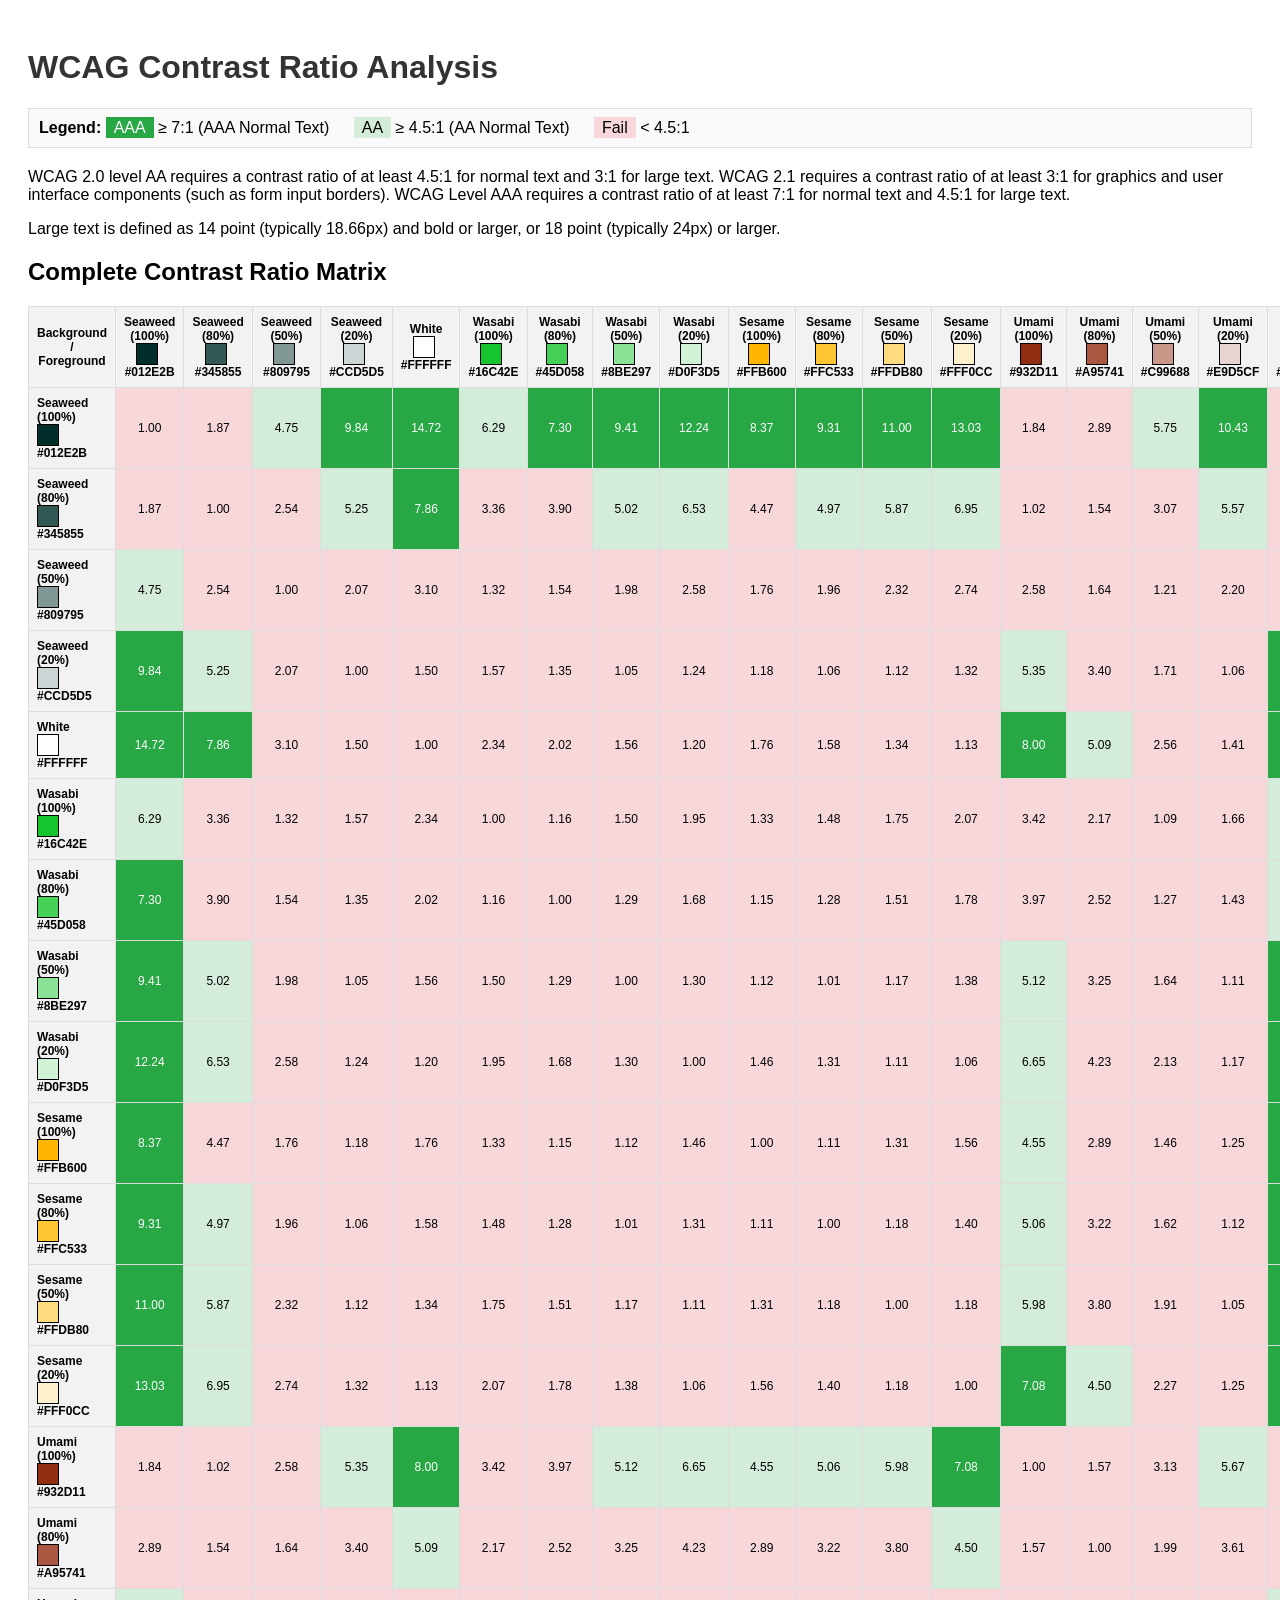
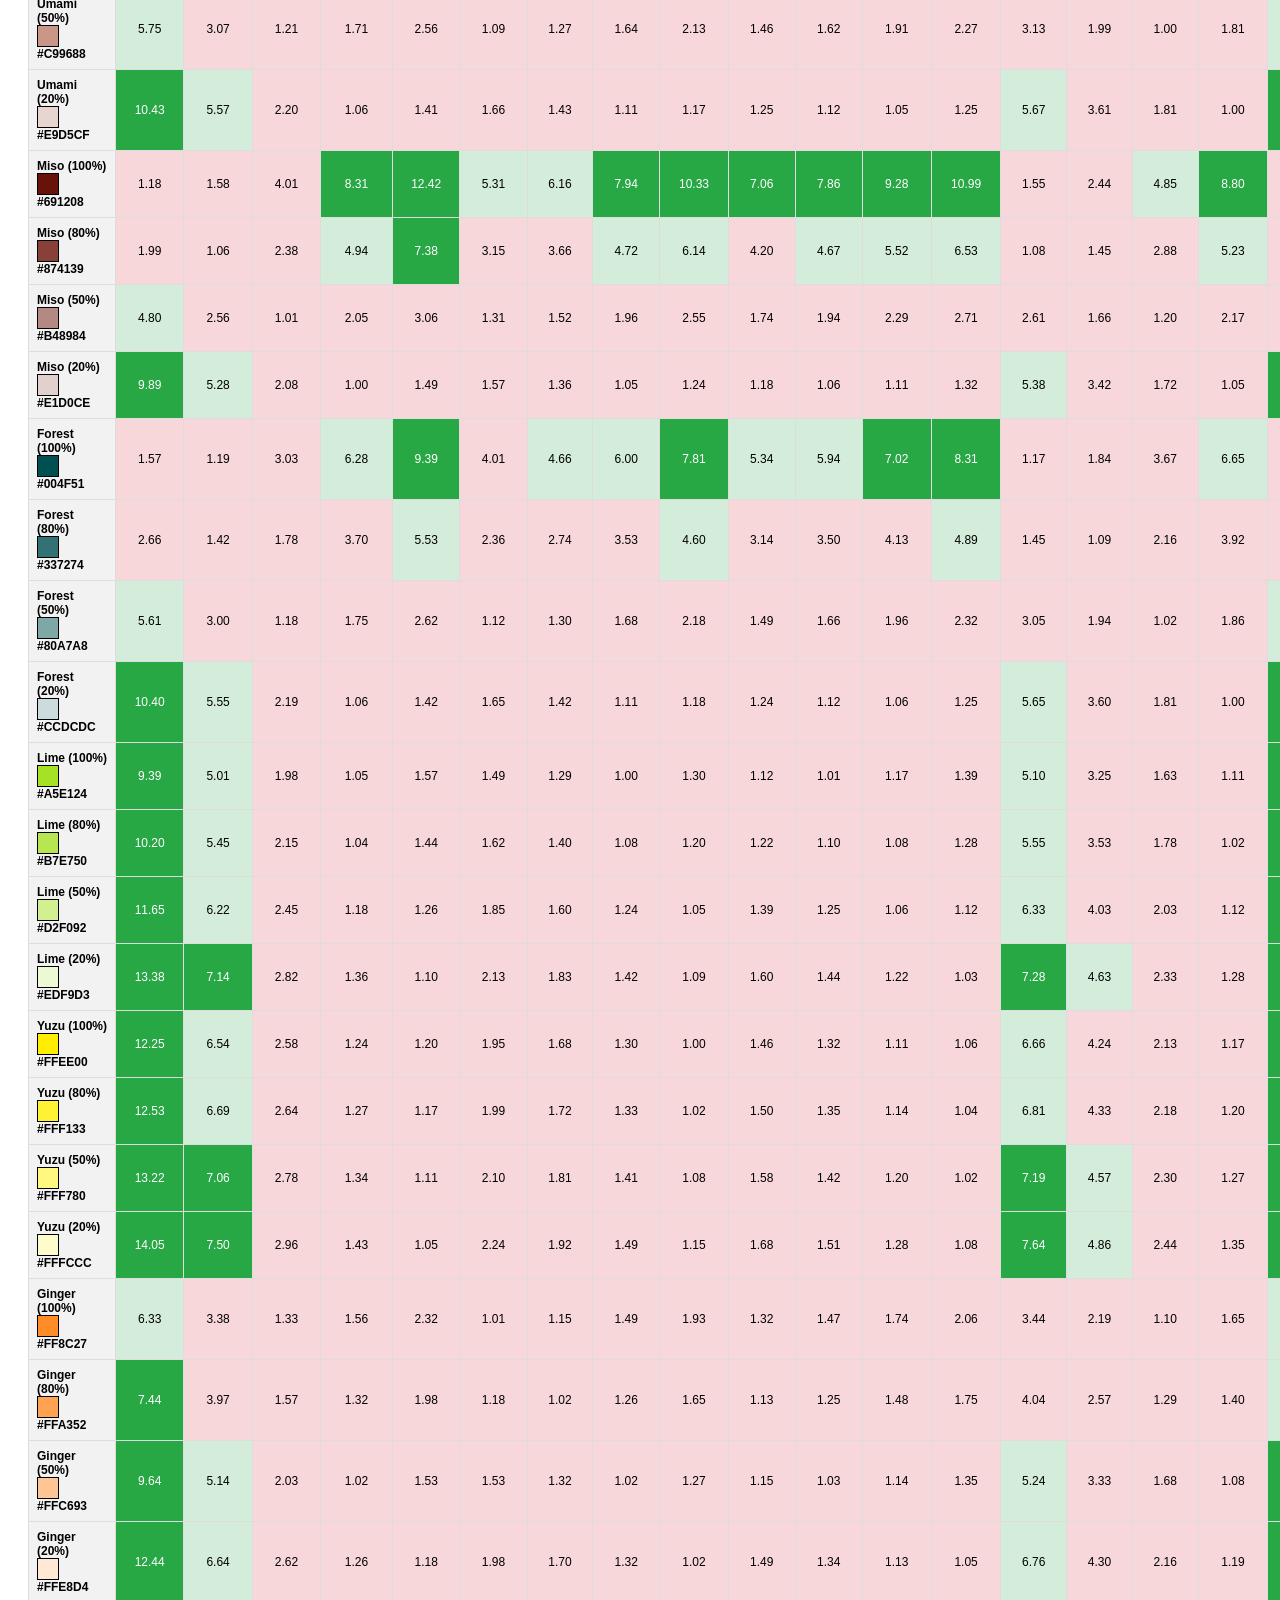
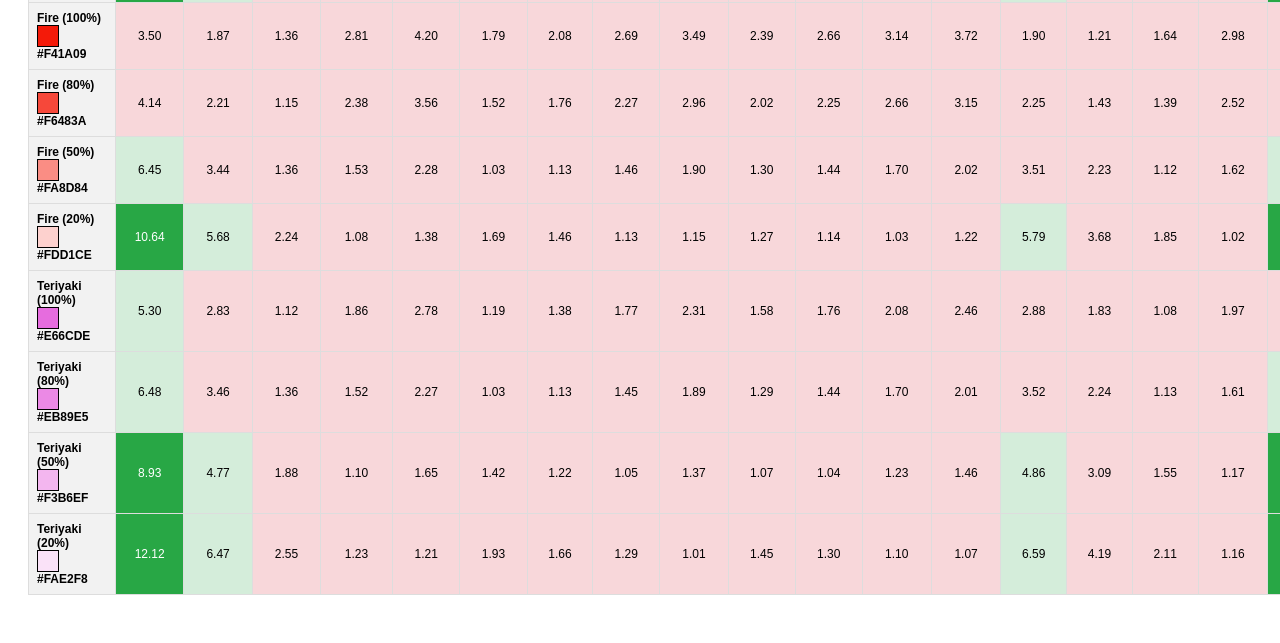
==== index.html @ 956f6487 "Update filenames" ====
<!DOCTYPE html>
<html lang="en">

<head>
  <meta charset="UTF-8">
  <meta name="viewport" content="width=device-width, initial-scale=1.0">
  <title>WCAG Contrast Ratio Table</title>
  <style>
    body {
      font-family: Arial, sans-serif;
      padding: 20px;
      max-width: 100%;
      overflow-x: auto;
    }

    h1 {
      color: #333;
    }

    table {
      border-collapse: collapse;
      margin: 20px 0;
      font-size: 12px;
      width: 100%;
    }

    th,
    td {
      border: 1px solid #ddd;
      padding: 8px;
      text-align: center;
    }

    th {
      background-color: #f2f2f2;
      font-weight: bold;
      position: sticky;
      top: 0;
    }

    .header-col {
      background-color: #f2f2f2;
      font-weight: bold;
      text-align: left;
      position: sticky;
      left: 0;
      z-index: 10;
    }

    .pass-aa {
      background-color: #d4edda;
    }

    .pass-aaa {
      background-color: #28a745;
      color: white;
    }

    .fail {
      background-color: #f8d7da;
    }

    .color-swatch {
      display: inline-block;
      width: 20px;
      height: 20px;
      border: 1px solid #000;
      vertical-align: middle;
      margin-right: 5px;
    }

    .legend {
      margin: 20px 0;
      padding: 10px;
      background-color: #f9f9f9;
      border: 1px solid #ddd;
    }

    .legend-item {
      display: inline-block;
      margin-right: 20px;
    }
  </style>
</head>

<body>
  <h1>WCAG Contrast Ratio Analysis</h1>

  <div class="legend">
    <strong>Legend:</strong>
    <div class="legend-item"><span style="background: #28a745; color: white; padding: 2px 8px;">AAA</span> ≥ 7:1 (AAA
      Normal Text)</div>
    <div class="legend-item"><span style="background: #d4edda; padding: 2px 8px;">AA</span> ≥ 4.5:1 (AA Normal Text)
    </div>
    <div class="legend-item"><span style="background: #f8d7da; padding: 2px 8px;">Fail</span> &lt; 4.5:1</div>
  </div>
  <div>
    <p>WCAG 2.0 level AA requires a contrast ratio of at least 4.5:1 for normal text and 3:1 for large text. WCAG 2.1
      requires
      a contrast ratio of at least 3:1 for graphics and user interface components (such as form input borders). WCAG
      Level AAA
      requires a contrast ratio of at least 7:1 for normal text and 4.5:1 for large text.</p>
    <p>Large text is defined as 14 point (typically 18.66px) and bold or larger, or 18 point (typically 24px) or larger.
    </p>
  </div>
  <div id="tables"></div>

  <script>
    const brandColors = {
      'Seaweed': '012E2B',
      'White': 'FFFFFF',
      'Wasabi': '16C42E',
      'Sesame': 'FFB600',
      'Umami': '932D11',
      'Miso': '691208',
      'Forest': '004F51',
      'Lime': 'A5E124',
      'Yuzu': 'FFEE00',
      'Ginger': 'FF8C27',
      'Fire': 'F41A09',
      'Teriyaki': 'E66CDE'
    };

    function hexToRgb(hex) {
      hex = hex.replace('#', '');
      if (hex.length === 3) {
        hex = hex.split('').map(c => c + c).join('');
      }
      const r = parseInt(hex.substr(0, 2), 16);
      const g = parseInt(hex.substr(2, 2), 16);
      const b = parseInt(hex.substr(4, 2), 16);
      return { r, g, b };
    }

    function rgbToHex(r, g, b) {
      return ((1 << 24) + (r << 16) + (g << 8) + b).toString(16).slice(1).toUpperCase();
    }

    function getTint(hex, percentage) {
      const rgb = hexToRgb(hex);
      const r = Math.round(rgb.r + (255 - rgb.r) * (percentage / 100));
      const g = Math.round(rgb.g + (255 - rgb.g) * (percentage / 100));
      const b = Math.round(rgb.b + (255 - rgb.b) * (percentage / 100));
      return rgbToHex(r, g, b);
    }

    function getLuminance(hex) {
      const rgb = hexToRgb(hex);
      const [r, g, b] = [rgb.r, rgb.g, rgb.b].map(val => {
        val = val / 255;
        return val <= 0.03928 ? val / 12.92 : Math.pow((val + 0.055) / 1.055, 2.4);
      });
      return 0.2126 * r + 0.7152 * g + 0.0722 * b;
    }

    function getContrastRatio(hex1, hex2) {
      const lum1 = getLuminance(hex1);
      const lum2 = getLuminance(hex2);
      const lighter = Math.max(lum1, lum2);
      const darker = Math.min(lum1, lum2);
      return (lighter + 0.05) / (darker + 0.05);
    }

    function getContrastClass(ratio) {
      if (ratio >= 7) return 'pass-aaa';
      if (ratio >= 4.5) return 'pass-aa';
      return 'fail';
    }

    function createColorVariations() {
      const variations = {};

      for (const [name, hex] of Object.entries(brandColors)) {
        const normalizedHex = hex.toUpperCase().replace('#', '');

        // Only show 100% for pure white
        if (normalizedHex === 'FFFFFF') {
          variations[name] = hex;
        } else {
          variations[`${name} (100%)`] = hex;
          variations[`${name} (80%)`] = getTint(hex, 20);
          variations[`${name} (50%)`] = getTint(hex, 50);
          variations[`${name} (20%)`] = getTint(hex, 80);
        }
      }

      return variations;
    }

    function createContrastTable() {
      const allColors = createColorVariations();
      const colorNames = Object.keys(allColors);

      let html = '<h2>Complete Contrast Ratio Matrix</h2>';
      html += '<table>';
      html += '<tr><th>Background / Foreground</th>';

      for (const name of colorNames) {
        html += `<th>${name}<br><span class="color-swatch" style="background: #${allColors[name]}"></span>#${allColors[name]}</th>`;
      }
      html += '</tr>';

      for (const bgName of colorNames) {
        html += '<tr>';
        html += `<td class="header-col">${bgName}<br><span class="color-swatch" style="background: #${allColors[bgName]}"></span>#${allColors[bgName]}</td>`;

        for (const fgName of colorNames) {
          const ratio = getContrastRatio(allColors[bgName], allColors[fgName]);
          const className = getContrastClass(ratio);
          html += `<td class="${className}">${ratio.toFixed(2)}</td>`;
        }

        html += '</tr>';
      }

      html += '</table>';

      return html;
    }

    document.getElementById('tables').innerHTML = createContrastTable();
  </script>
</body>

</html>
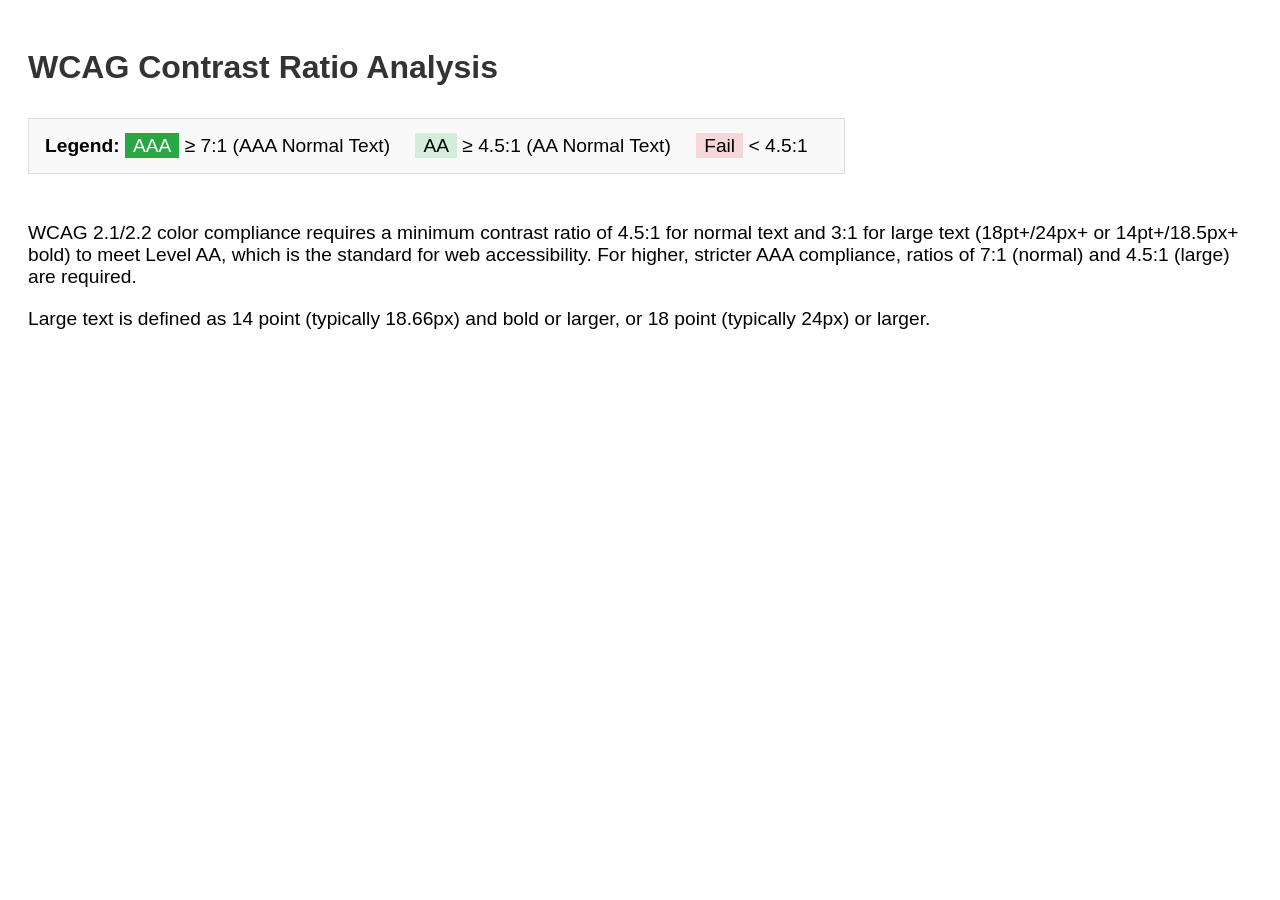
==== commit d8826011: "Update gimme charts" ====
--- a/index.html
+++ b/index.html
@@ -5,82 +5,7 @@
   <meta charset="UTF-8">
   <meta name="viewport" content="width=device-width, initial-scale=1.0">
   <title>WCAG Contrast Ratio Table</title>
-  <style>
-    body {
-      font-family: Arial, sans-serif;
-      padding: 20px;
-      max-width: 100%;
-      overflow-x: auto;
-    }
-
-    h1 {
-      color: #333;
-    }
-
-    table {
-      border-collapse: collapse;
-      margin: 20px 0;
-      font-size: 12px;
-      width: 100%;
-    }
-
-    th,
-    td {
-      border: 1px solid #ddd;
-      padding: 8px;
-      text-align: center;
-    }
-
-    th {
-      background-color: #f2f2f2;
-      font-weight: bold;
-      position: sticky;
-      top: 0;
-    }
-
-    .header-col {
-      background-color: #f2f2f2;
-      font-weight: bold;
-      text-align: left;
-      position: sticky;
-      left: 0;
-      z-index: 10;
-    }
-
-    .pass-aa {
-      background-color: #d4edda;
-    }
-
-    .pass-aaa {
-      background-color: #28a745;
-      color: white;
-    }
-
-    .fail {
-      background-color: #f8d7da;
-    }
-
-    .color-swatch {
-      display: inline-block;
-      width: 20px;
-      height: 20px;
-      border: 1px solid #000;
-      vertical-align: middle;
-      margin-right: 5px;
-    }
-
-    .legend {
-      margin: 20px 0;
-      padding: 10px;
-      background-color: #f9f9f9;
-      border: 1px solid #ddd;
-    }
-
-    .legend-item {
-      display: inline-block;
-      margin-right: 20px;
-    }
-  </style>
+  <link rel="stylesheet" href="css/styles.css">
 </head>
 
 <body>
@@ -88,138 +13,14 @@
 
   <div class="legend">
     <strong>Legend:</strong>
-    <div class="legend-item"><span style="background: #28a745; color: white; padding: 2px 8px;">AAA</span> ≥ 7:1 (AAA
-      Normal Text)</div>
-    <div class="legend-item"><span style="background: #d4edda; padding: 2px 8px;">AA</span> ≥ 4.5:1 (AA Normal Text)
-    </div>
-    <div class="legend-item"><span style="background: #f8d7da; padding: 2px 8px;">Fail</span> &lt; 4.5:1</div>
+    <div class="legend-item"><span class="legend-badge legend-badge-aaa">AAA</span> ≥ 7:1 (AAA Normal Text)</div>
+    <div class="legend-item"><span class="legend-badge legend-badge-aa">AA</span> ≥ 4.5:1 (AA Normal Text)</div>
+    <div class="legend-item"><span class="legend-badge legend-badge-fail">Fail</span> &lt; 4.5:1</div>
   </div>
   <div>
-    <p>WCAG 2.0 level AA requires a contrast ratio of at least 4.5:1 for normal text and 3:1 for large text. WCAG 2.1
-      requires
-      a contrast ratio of at least 3:1 for graphics and user interface components (such as form input borders). WCAG
-      Level AAA
-      requires a contrast ratio of at least 7:1 for normal text and 4.5:1 for large text.</p>
+    <p>WCAG 2.1/2.2 color compliance requires a minimum contrast ratio of 4.5:1 for normal text and 3:1 for large text
+      (18pt+/24px+ or 14pt+/18.5px+ bold) to meet Level AA, which is the standard for web accessibility. For higher,
+      stricter AAA compliance, ratios of 7:1 (normal) and 4.5:1 (large) are required.</p>
     <p>Large text is defined as 14 point (typically 18.66px) and bold or larger, or 18 point (typically 24px) or larger.
     </p>
-  </div>
-  <div id="tables"></div>
-
-  <script>
-    const brandColors = {
-      'Seaweed': '012E2B',
-      'White': 'FFFFFF',
-      'Wasabi': '16C42E',
-      'Sesame': 'FFB600',
-      'Umami': '932D11',
-      'Miso': '691208',
-      'Forest': '004F51',
-      'Lime': 'A5E124',
-      'Yuzu': 'FFEE00',
-      'Ginger': 'FF8C27',
-      'Fire': 'F41A09',
-      'Teriyaki': 'E66CDE'
-    };
-
-    function hexToRgb(hex) {
-      hex = hex.replace('#', '');
-      if (hex.length === 3) {
-        hex = hex.split('').map(c => c + c).join('');
-      }
-      const r = parseInt(hex.substr(0, 2), 16);
-      const g = parseInt(hex.substr(2, 2), 16);
-      const b = parseInt(hex.substr(4, 2), 16);
-      return { r, g, b };
-    }
-
-    function rgbToHex(r, g, b) {
-      return ((1 << 24) + (r << 16) + (g << 8) + b).toString(16).slice(1).toUpperCase();
-    }
-
-    function getTint(hex, percentage) {
-      const rgb = hexToRgb(hex);
-      const r = Math.round(rgb.r + (255 - rgb.r) * (percentage / 100));
-      const g = Math.round(rgb.g + (255 - rgb.g) * (percentage / 100));
-      const b = Math.round(rgb.b + (255 - rgb.b) * (percentage / 100));
-      return rgbToHex(r, g, b);
-    }
-
-    function getLuminance(hex) {
-      const rgb = hexToRgb(hex);
-      const [r, g, b] = [rgb.r, rgb.g, rgb.b].map(val => {
-        val = val / 255;
-        return val <= 0.03928 ? val / 12.92 : Math.pow((val + 0.055) / 1.055, 2.4);
-      });
-      return 0.2126 * r + 0.7152 * g + 0.0722 * b;
-    }
-
-    function getContrastRatio(hex1, hex2) {
-      const lum1 = getLuminance(hex1);
-      const lum2 = getLuminance(hex2);
-      const lighter = Math.max(lum1, lum2);
-      const darker = Math.min(lum1, lum2);
-      return (lighter + 0.05) / (darker + 0.05);
-    }
-
-    function getContrastClass(ratio) {
-      if (ratio >= 7) return 'pass-aaa';
-      if (ratio >= 4.5) return 'pass-aa';
-      return 'fail';
-    }
-
-    function createColorVariations() {
-      const variations = {};
-
-      for (const [name, hex] of Object.entries(brandColors)) {
-        const normalizedHex = hex.toUpperCase().replace('#', '');
-
-        // Only show 100% for pure white
-        if (normalizedHex === 'FFFFFF') {
-          variations[name] = hex;
-        } else {
-          variations[`${name} (100%)`] = hex;
-          variations[`${name} (80%)`] = getTint(hex, 20);
-          variations[`${name} (50%)`] = getTint(hex, 50);
-          variations[`${name} (20%)`] = getTint(hex, 80);
-        }
-      }
-
-      return variations;
-    }
-
-    function createContrastTable() {
-      const allColors = createColorVariations();
-      const colorNames = Object.keys(allColors);
-
-      let html = '<h2>Complete Contrast Ratio Matrix</h2>';
-      html += '<table>';
-      html += '<tr><th>Background / Foreground</th>';
-
-      for (const name of colorNames) {
-        html += `<th>${name}<br><span class="color-swatch" style="background: #${allColors[name]}"></span>#${allColors[name]}</th>`;
-      }
-      html += '</tr>';
-
-      for (const bgName of colorNames) {
-        html += '<tr>';
-        html += `<td class="header-col">${bgName}<br><span class="color-swatch" style="background: #${allColors[bgName]}"></span>#${allColors[bgName]}</td>`;
-
-        for (const fgName of colorNames) {
-          const ratio = getContrastRatio(allColors[bgName], allColors[fgName]);
-          const className = getContrastClass(ratio);
-          html += `<td class="${className}">${ratio.toFixed(2)}</td>`;
-        }
-
-        html += '</tr>';
-      }
-
-      html += '</table>';
-
-      return html;
-    }
-
-    document.getElementById('tables').innerHTML = createContrastTable();
-  </script>
-</body>
-
-</html>+  </div>
--- a/css/styles.css
+++ b/css/styles.css
@@ -0,0 +1,116 @@
+body {
+  font-family: Arial, sans-serif;
+  font-size: 1.2rem;
+  padding: 20px;
+  max-width: 100%;
+}
+
+.table-scroll {
+  overflow-x: auto;
+}
+
+h1 {
+  font-size: 2rem;
+  color: #333;
+}
+
+h3 {
+  font-size: 1.2rem;
+  margin-bottom: 0;
+}
+
+.intro {
+  max-width: 1000px;
+}
+
+table {
+  border-collapse: collapse;
+  margin: 20px 0;
+  font-size: 1.2rem;
+}
+
+th,
+td {
+  border: 1px solid #ddd;
+  padding: 8px;
+  text-align: center;
+}
+
+th {
+  background-color: #f2f2f2;
+  font-weight: bold;
+  position: sticky;
+  top: 0;
+}
+
+.header-col {
+  background-color: #f2f2f2;
+  font-weight: bold;
+  text-align: left;
+  position: sticky;
+  left: 0;
+  z-index: 10;
+}
+
+.pass-aa {
+  background-color: #d4edda;
+}
+
+.pass-aaa {
+  background-color: #28a745;
+  color: white;
+}
+
+.fail {
+  background-color: #f8d7da;
+}
+
+.color-swatch {
+  display: inline-block;
+  width: 20px;
+  height: 20px;
+  border: 1px solid #000;
+  vertical-align: middle;
+  margin-right: 5px;
+}
+
+.legend {
+  margin: 2rem 0 3rem;
+  padding: 1rem;
+  background-color: #f9f9f9;
+  border: 1px solid #ddd;
+  width: fit-content;
+}
+
+.legend-item {
+  display: inline-block;
+  margin-right: 20px;
+}
+
+.legend-badge {
+  padding: 2px 8px;
+}
+
+.legend-badge-aaa {
+  background: #28a745;
+  color: white;
+}
+
+.legend-badge-aa {
+  background: #d4edda;
+}
+
+.legend-badge-fail {
+  background: #f8d7da;
+}
+
+.orange {
+  font-weight: bold;
+  color: #f78e1e;
+  padding: 1rem 0 2rem;
+}
+
+a {
+  display: block;
+  margin: 2rem 0;
+}
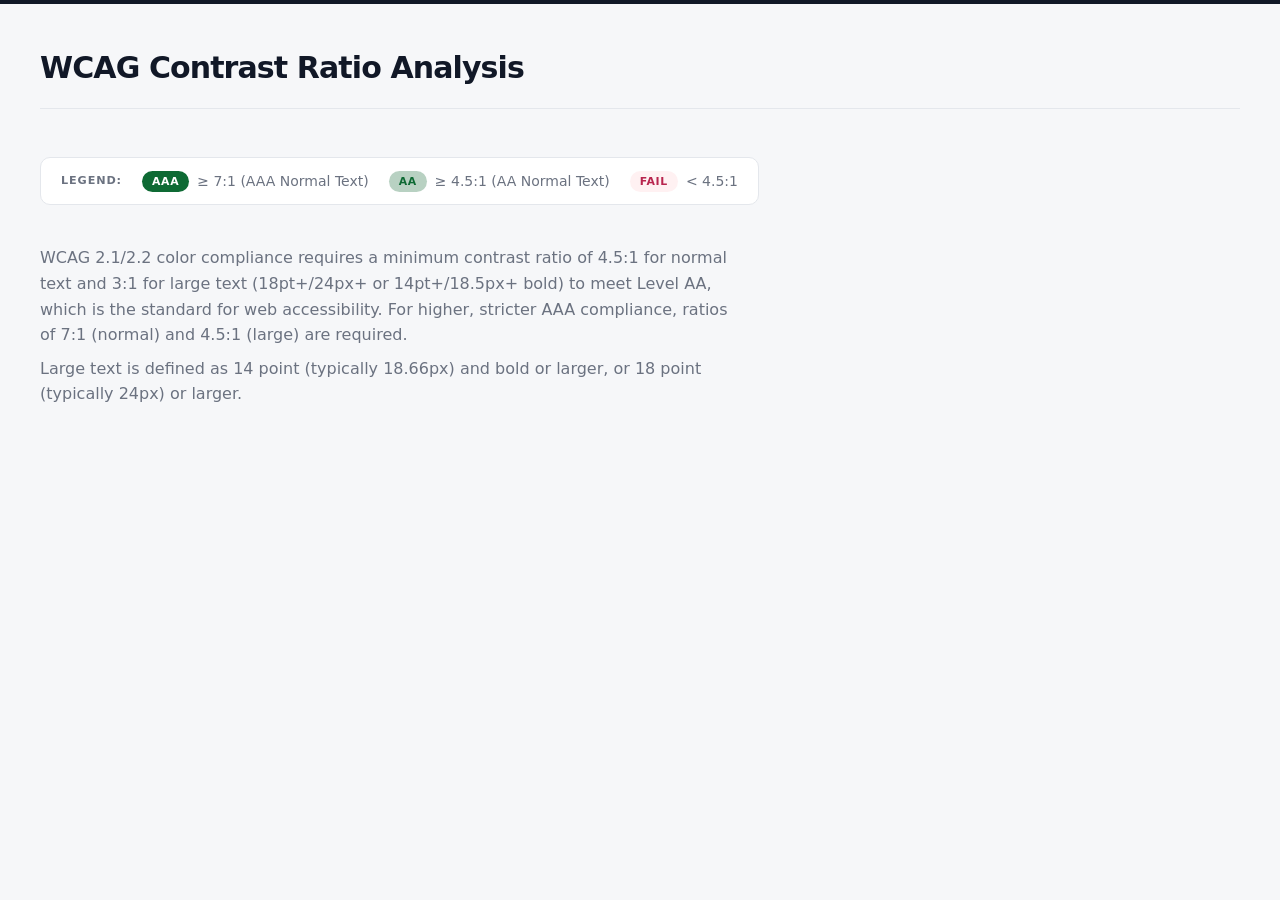
==== commit f31cb7e3: "Add noindex nofollow" ====
--- a/index.html
+++ b/index.html
@@ -4,6 +4,7 @@
 <head>
   <meta charset="UTF-8">
   <meta name="viewport" content="width=device-width, initial-scale=1.0">
+  <meta name="robots" content="noindex, nofollow">
   <title>WCAG Contrast Ratio Table</title>
   <link rel="stylesheet" href="css/styles.css">
 </head>
--- a/css/styles.css
+++ b/css/styles.css
@@ -1,116 +1,289 @@
+:root {
+  --font-sans:
+    system-ui, -apple-system, "Segoe UI", "Helvetica Neue", sans-serif;
+  --font-mono: "SF Mono", "Fira Code", ui-monospace, monospace;
+
+  --bg: #f6f7f9;
+  --surface: #ffffff;
+  --border: #e4e7ec;
+  --text: #111827;
+  --text-muted: #6b7280;
+  --accent: #1d4ed8;
+
+  --aaa-bg: #0e6a34;
+  --aaa-fg: #ffffff;
+  --aa-bg: #b8d1c2;
+  --aa-fg: #0e6a34;
+  --fail-bg: #fff1f2;
+  --fail-fg: #b00c3ae4;
+}
+
+*,
+*::before,
+*::after {
+  box-sizing: border-box;
+}
+
 body {
-  font-family: Arial, sans-serif;
-  font-size: 1.2rem;
-  padding: 20px;
+  font-family: var(--font-sans);
+  font-size: 1rem;
+  line-height: 1.6;
+  color: var(--text);
+  background: var(--bg);
+  margin: 0;
+  padding: 2.5rem 2.5rem 5rem;
   max-width: 100%;
-}
-
-.table-scroll {
+  border-top: 4px solid var(--text);
+}
+
+h1 {
+  font-size: clamp(1.4rem, 3vw, 1.875rem);
+  font-weight: 800;
+  letter-spacing: -0.03em;
+  color: var(--text);
+  margin: 0 0 1.5rem;
+  padding-bottom: 1rem;
+  border-bottom: 1.5px solid var(--border);
+  max-width: 100%;
+}
+
+h2 {
+  font-size: 1.1rem;
+  font-weight: 700;
+  letter-spacing: -0.01em;
+  color: var(--text);
+  margin: 2.5rem 0 0.75rem;
+}
+
+h3 {
+  font-size: 1rem;
+  font-weight: 600;
+  margin-bottom: 0;
+  margin-top: 3rem;
+}
+
+p {
+  color: var(--text-muted);
+  max-width: 68ch;
+  margin: 0.5rem 0;
+}
+
+.intro {
+  max-width: 68ch;
+}
+
+.legend {
+  display: inline-flex;
+  align-items: center;
+  flex-wrap: wrap;
+  gap: 0.5rem 1.25rem;
+  margin: 1.5rem 0 2rem;
+  padding: 0.75rem 1.25rem;
+  background: var(--surface);
+  border: 1px solid var(--border);
+  border-radius: 10px;
+  width: auto;
+}
+
+.legend strong {
+  font-size: 0.7rem;
+  text-transform: uppercase;
+  letter-spacing: 0.08em;
+  color: var(--text-muted);
+}
+
+.legend-item {
+  display: inline-flex;
+  align-items: center;
+  gap: 0.5rem;
+  font-size: 0.875rem;
+  color: var(--text-muted);
+}
+
+.legend-badge {
+  padding: 2px 10px;
+  border-radius: 999px;
+  font-size: 0.68rem;
+  font-weight: 700;
+  letter-spacing: 0.06em;
+  text-transform: uppercase;
+}
+
+.legend-badge-aaa {
+  background: var(--aaa-bg);
+  color: var(--aaa-fg);
+}
+
+.legend-badge-aa {
+  background: var(--aa-bg);
+  color: var(--aa-fg);
+}
+
+.legend-badge-fail {
+  background: var(--fail-bg);
+  color: var(--fail-fg);
+}
+
+.table-scroll,
+#tables {
   overflow-x: auto;
-}
-
-h1 {
-  font-size: 2rem;
-  color: #333;
-}
-
-h3 {
-  font-size: 1.2rem;
-  margin-bottom: 0;
-}
-
-.intro {
-  max-width: 1000px;
+  margin: 1.5rem 0;
+  max-width: calc(100% - 4rem);
+}
+
+@media (max-width: 768px) {
+  .table-scroll,
+  #tables {
+    max-width: 100%;
+  }
 }
 
 table {
   border-collapse: collapse;
-  margin: 20px 0;
-  font-size: 1.2rem;
+  font-size: 0.83rem;
+  margin: 0;
+  width: auto;
+  min-width: 100%;
 }
 
 th,
 td {
-  border: 1px solid #ddd;
-  padding: 8px;
+  padding: 9px 13px;
   text-align: center;
+  border-bottom: 1px solid var(--border);
+  border-right: 1px solid var(--border);
+  white-space: nowrap;
 }
 
 th {
-  background-color: #f2f2f2;
-  font-weight: bold;
+  background: var(--surface);
+  font-weight: 600;
+  font-size: 0.75rem;
+  letter-spacing: 0.02em;
+  color: var(--text-muted);
   position: sticky;
   top: 0;
+  z-index: 5;
 }
 
 .header-col {
-  background-color: #f2f2f2;
-  font-weight: bold;
+  background: var(--surface);
+  font-weight: 600;
   text-align: left;
   position: sticky;
   left: 0;
   z-index: 10;
+  font-size: 0.82rem;
+}
+
+th.header-col {
+  z-index: 20;
+}
+
+tr:last-child td,
+tr:last-child th {
+  border-bottom: none;
+}
+
+td:last-child,
+th:last-child {
+  border-right: none;
 }
 
 .pass-aa {
-  background-color: #d4edda;
+  background-color: var(--aa-bg);
+  color: var(--aa-fg);
+  font-weight: 600;
 }
 
 .pass-aaa {
-  background-color: #28a745;
-  color: white;
+  background-color: var(--aaa-bg);
+  color: var(--aaa-fg);
+  font-weight: 700;
 }
 
 .fail {
-  background-color: #f8d7da;
+  background-color: var(--fail-bg);
+  color: var(--fail-fg);
 }
 
 .color-swatch {
   display: inline-block;
-  width: 20px;
-  height: 20px;
-  border: 1px solid #000;
+  width: 13px;
+  height: 13px;
+  border-radius: 3px;
+  border: 1px solid rgba(0, 0, 0, 0.18);
   vertical-align: middle;
-  margin-right: 5px;
-}
-
-.legend {
-  margin: 2rem 0 3rem;
-  padding: 1rem;
-  background-color: #f9f9f9;
-  border: 1px solid #ddd;
-  width: fit-content;
-}
-
-.legend-item {
+  margin-right: 4px;
+  flex-shrink: 0;
+}
+
+.scroll-hint {
+  font-size: 0.78rem;
+  font-weight: 600;
+  letter-spacing: 0.04em;
+  text-transform: uppercase;
+  color: var(--text-muted);
+  margin: 0 0 0.5rem;
+}
+
+a {
   display: inline-block;
-  margin-right: 20px;
-}
-
-.legend-badge {
-  padding: 2px 8px;
-}
-
-.legend-badge-aaa {
-  background: #28a745;
-  color: white;
-}
-
-.legend-badge-aa {
-  background: #d4edda;
-}
-
-.legend-badge-fail {
-  background: #f8d7da;
-}
+  margin: 0.25rem 0;
+  color: var(--accent);
+  font-weight: 500;
+  font-size: 0.9rem;
+  text-decoration: none;
+}
+
+a:hover {
+  text-decoration: underline;
+}
+
+.nav-links {
+  display: flex;
+  flex-direction: column;
+  align-items: flex-start;
+  gap: 0.625rem;
+  /* margin: 2rem 0; */
+}
+
+.nav-links a {
+  display: inline-flex;
+  align-items: center;
+  margin: 0;
+  padding: 0.6rem 1.25rem;
+  border: 1.5px solid var(--text);
+  border-radius: 7px;
+  background: var(--text);
+  color: #fff;
+  font-weight: 600;
+  font-size: 0.9rem;
+  text-decoration: none;
+  transition:
+    background 0.15s,
+    color 0.15s;
+}
+
+.nav-links a:hover {
+  background: #fff;
+  color: var(--text);
+  text-decoration: none;
+}
+
+.nav-links a strong {
+  font-weight: inherit;
+}
+
+/* --- Callout (orange class used for notes) --- */
 
 .orange {
-  font-weight: bold;
-  color: #f78e1e;
-  padding: 1rem 0 2rem;
-}
-
-a {
-  display: block;
-  margin: 2rem 0;
-}
+  font-weight: 500;
+  color: #92400e;
+  background: #fffbeb;
+  padding: 0.75rem 1rem;
+  border-left: 3px solid #f59e0b;
+  border-radius: 0 6px 6px 0;
+  margin: 1rem 0;
+  max-width: 72ch;
+}
